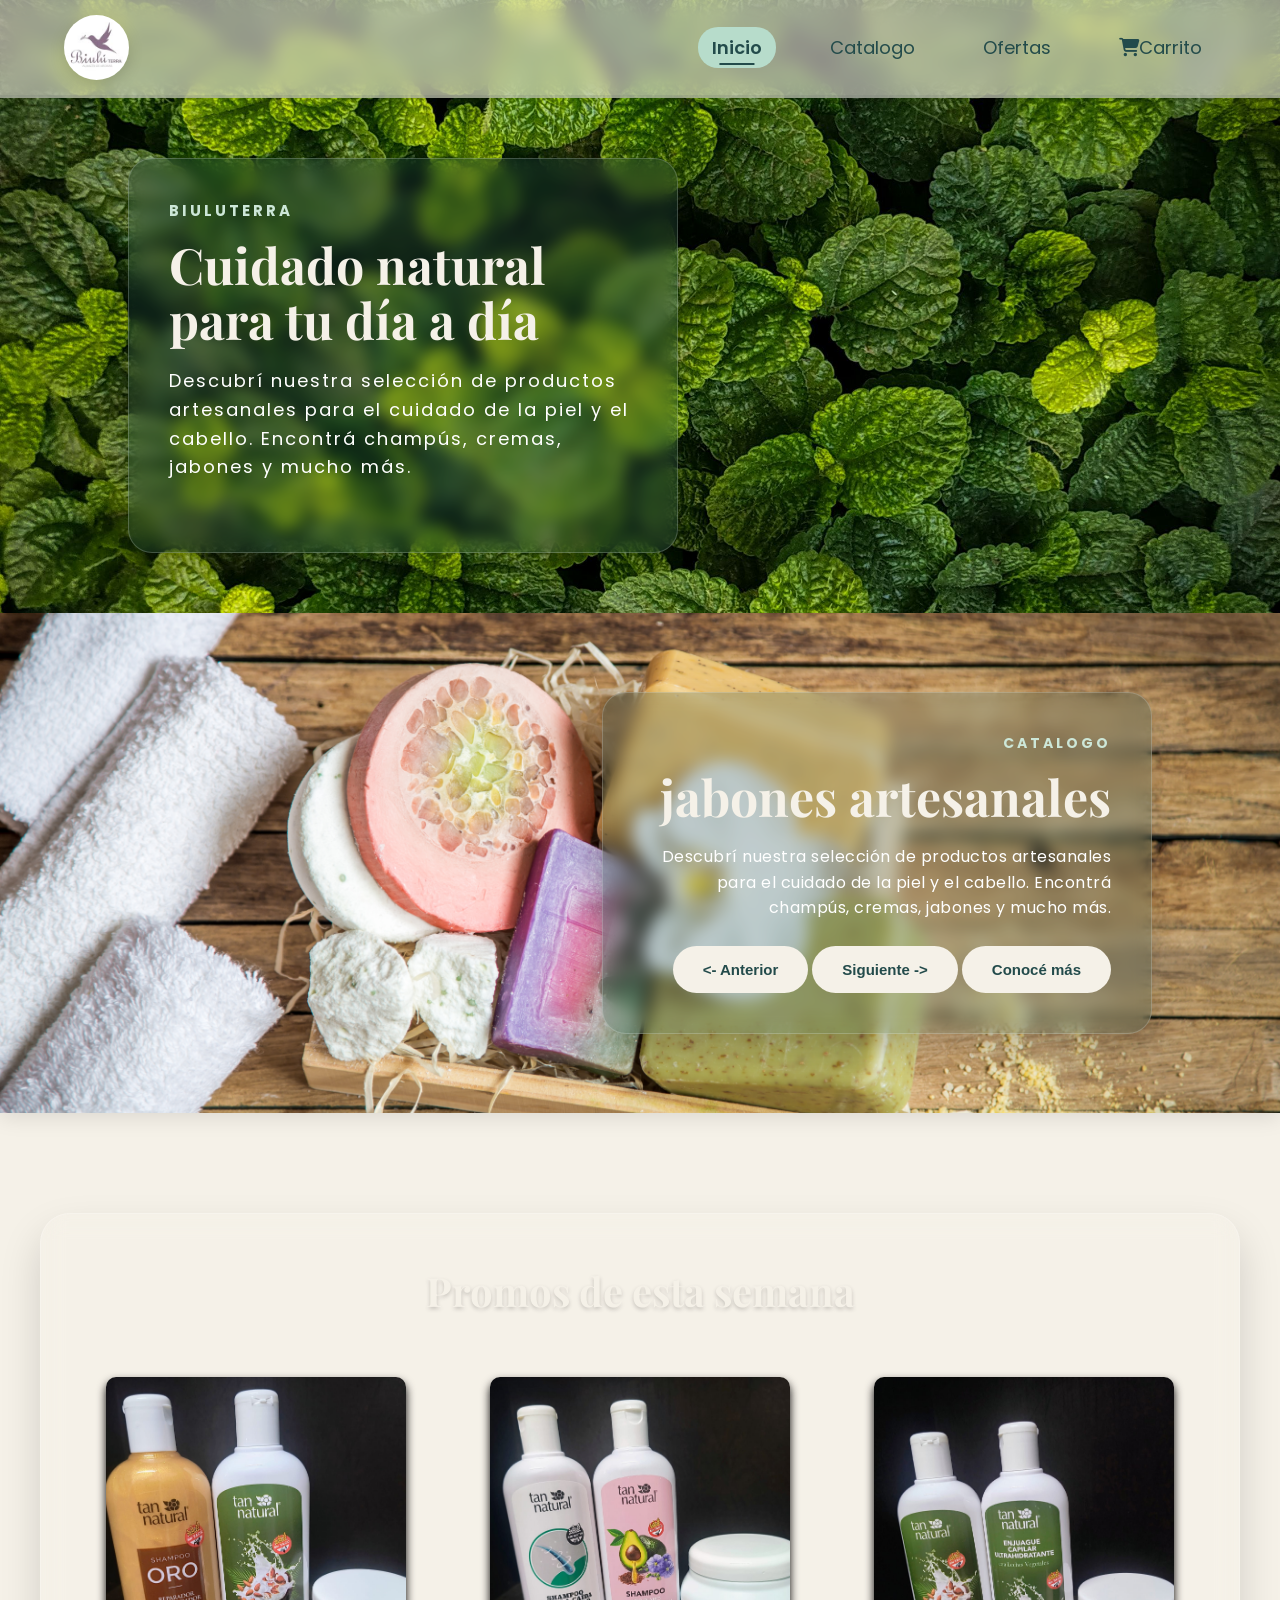
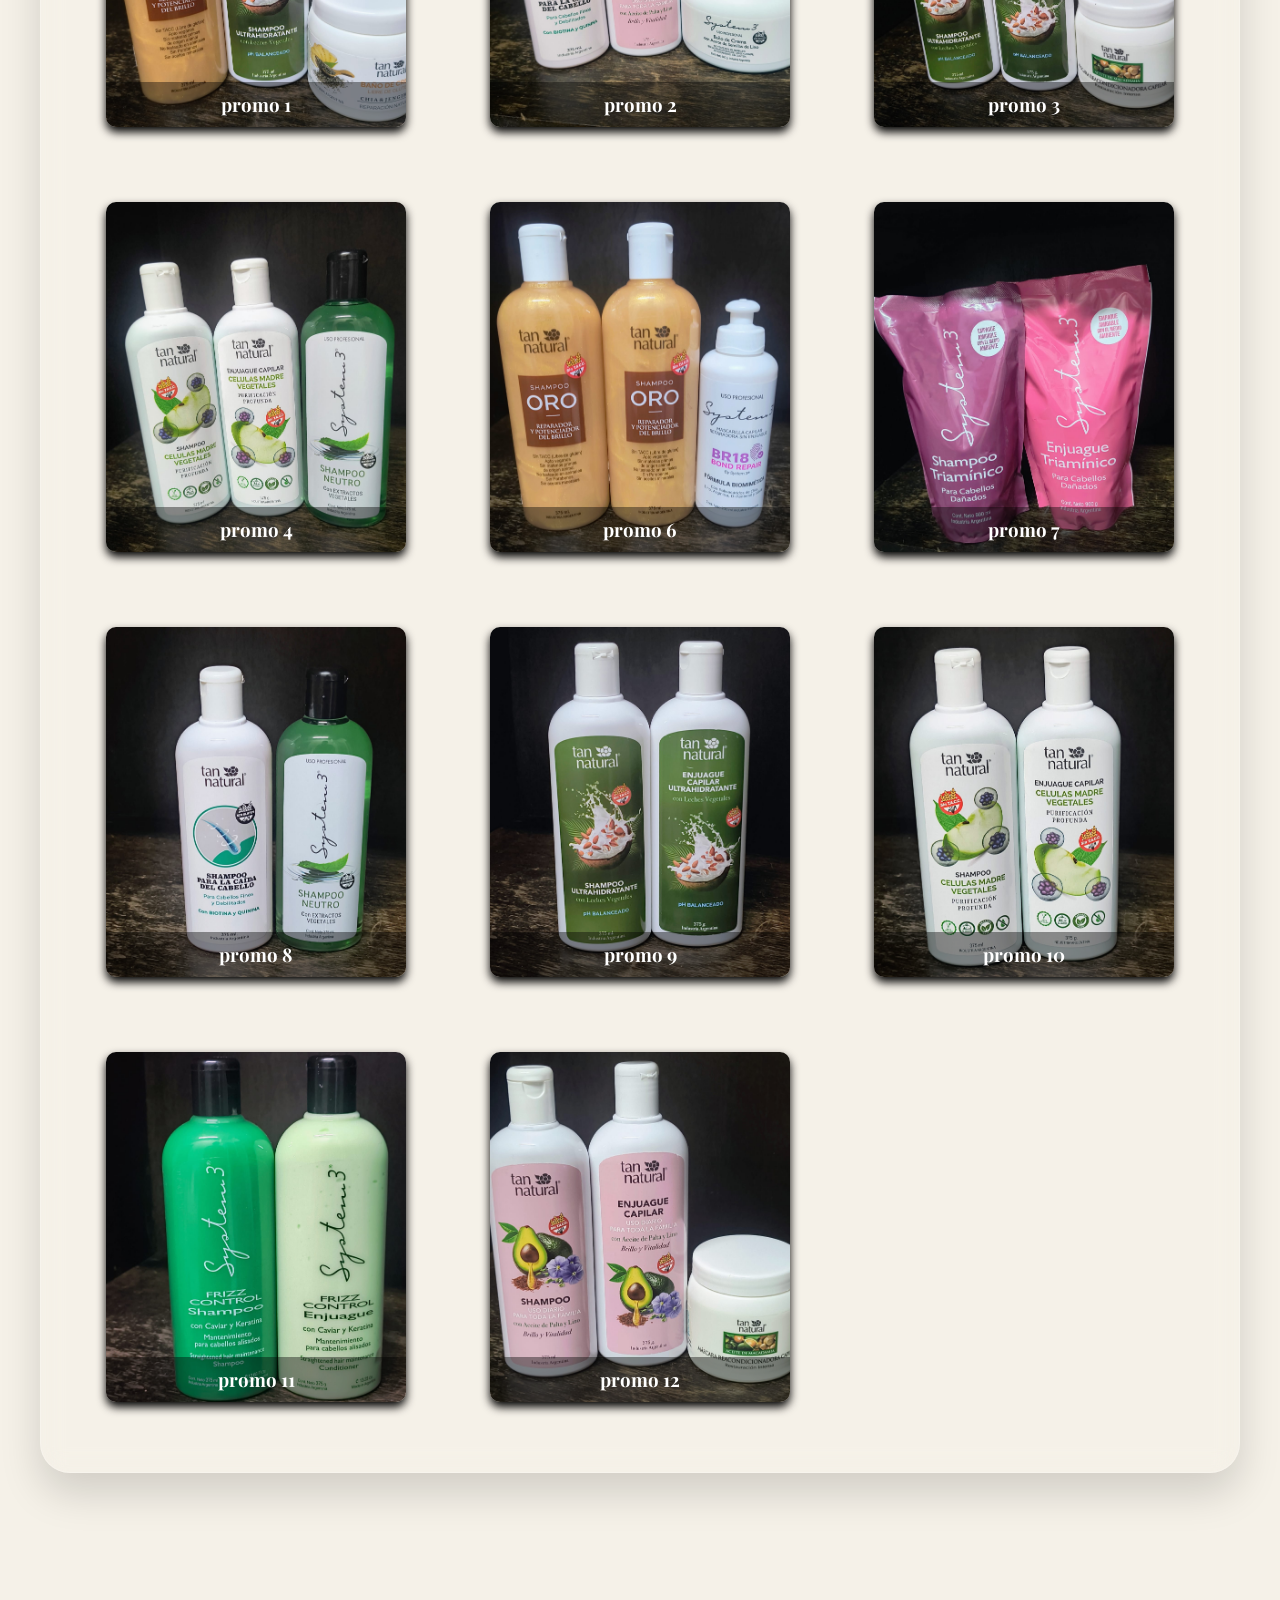
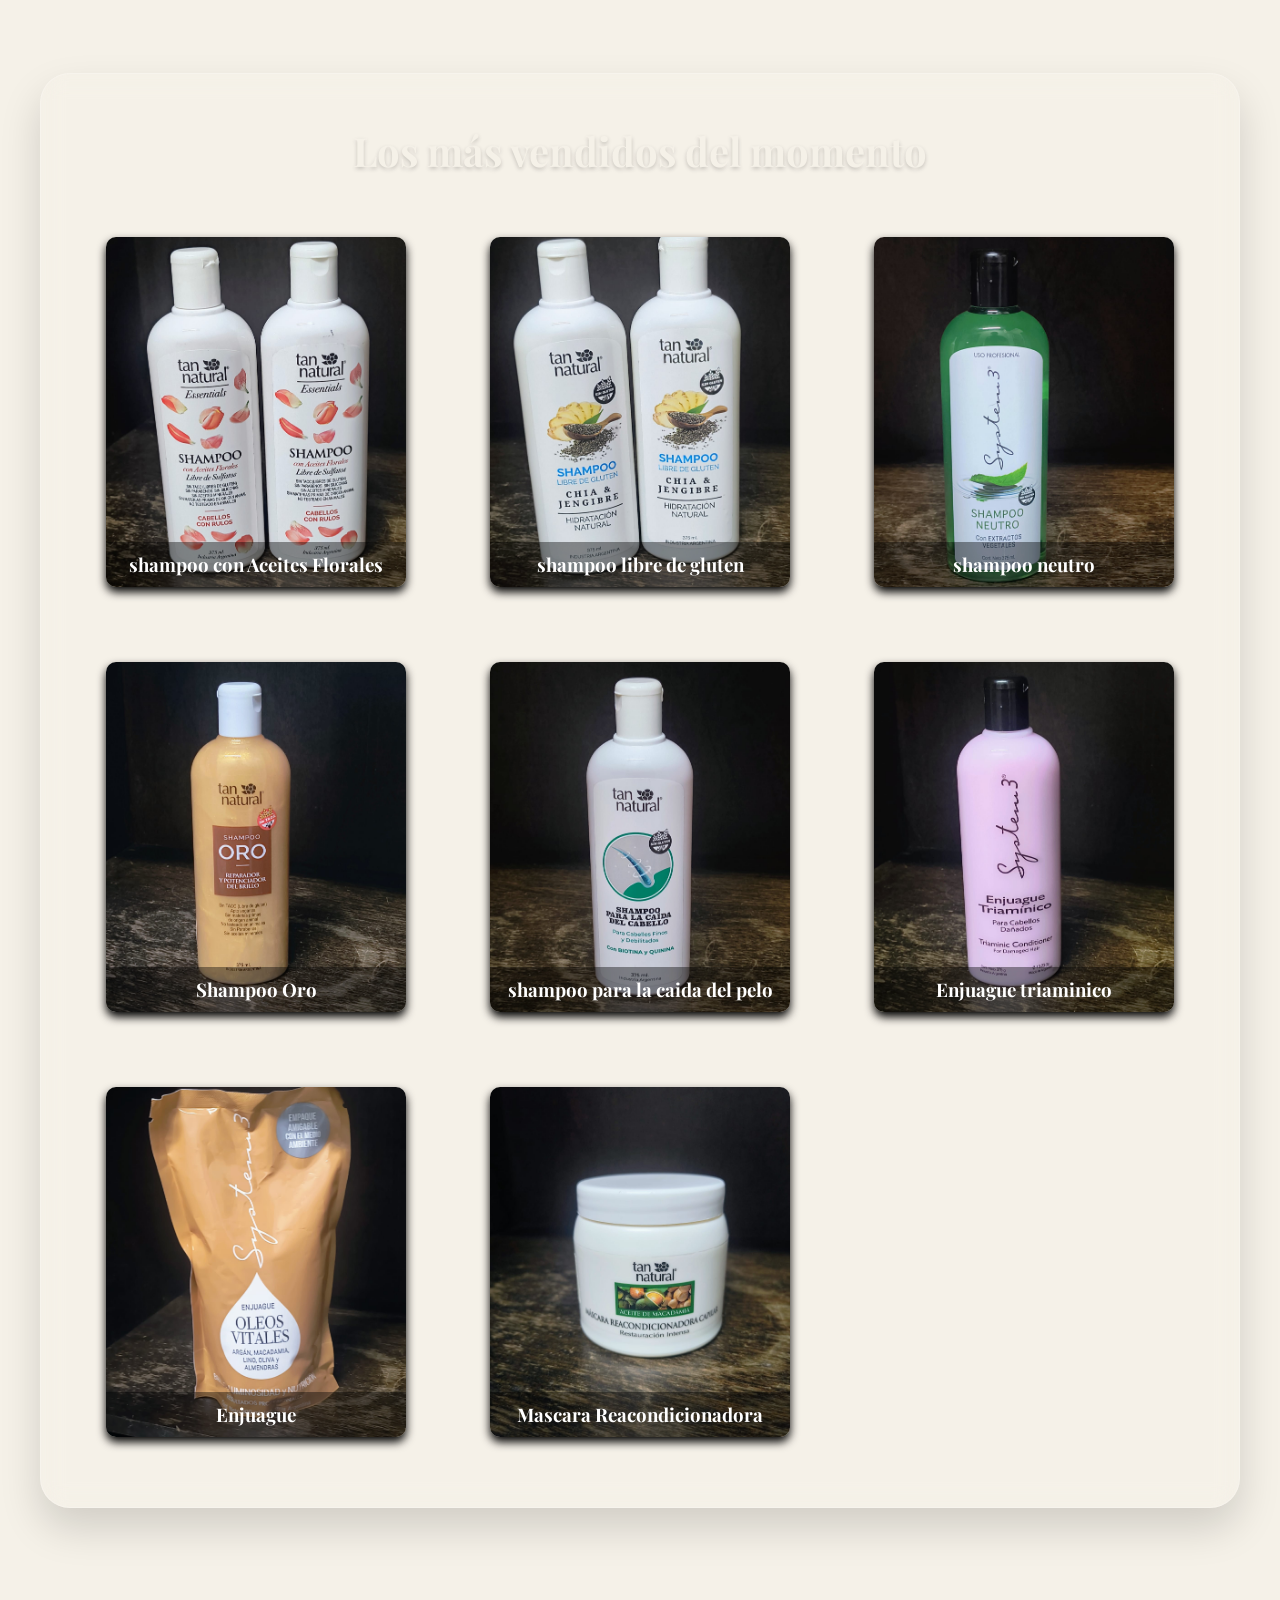
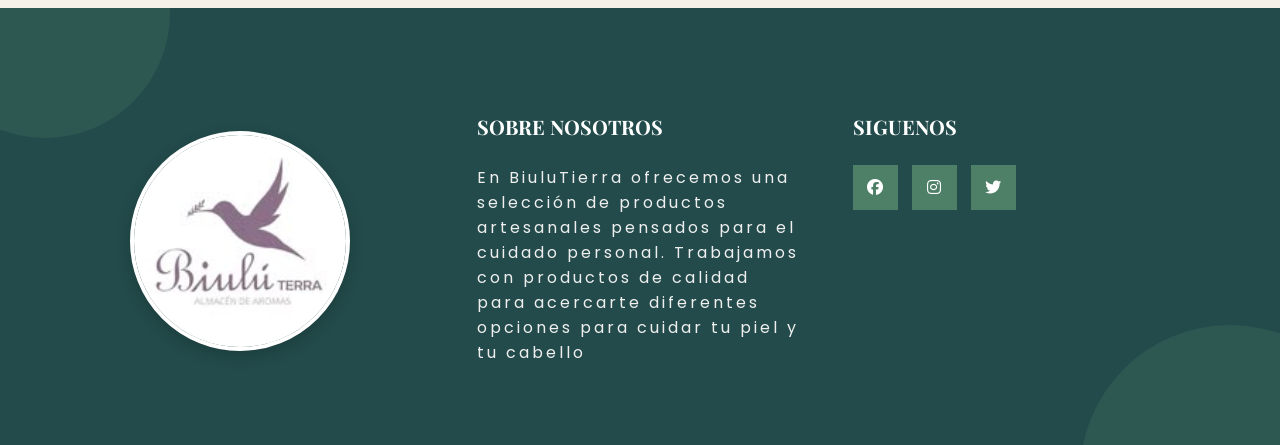
==== PAGINAS/index.html @ bf9030ca "pagina" ====
<!DOCTYPE html>
<html lang="en">
<head>

    <meta charset="UTF-8">
    <meta name="viewport" content="width=device-width, initial-scale=1.0">
    <link rel="stylesheet" href="/PAGINAS/CSS/index.css">
    <link rel="stylesheet" href="/PAGINAS/CSS/categoria.css">
    <link rel="preconnect" href="https://fonts.googleapis.com">
    <link rel="preconnect" href="https://fonts.gstatic.com" crossorigin>
    <link href="https://fonts.googleapis.com/css2?family=Playfair+Display:wght@500;600;700&family=Poppins:wght@300;400;500;600&display=swap" rel="stylesheet">
    <link rel="icon" href="/FOTOS Y VIDEOS/biuluterra.jpg">
    <link rel="stylesheet" href="https://cdnjs.cloudflare.com/ajax/libs/font-awesome/6.7.2/css/all.min.css">

    <title>Biuluterra</title>

</head>
<body>
    
    <header class="encabezado">

        <div class="head">

            <nav>

                <a href="#" class="logo">

                    <img src="/FOTOS Y VIDEOS/biuluterra.jpg" alt="foto de perfil">

                </a>
              
              <ul>

                 <li ><a class="enlaces" id="selected" href="/PAGINAS/index.html">Inicio</a></li>

                 <li ><a class="enlaces"   id="selected" href="/PAGINAS/categoria.html">Catalogo</a></li>

                 <li ><a class="enlaces" id="selected" href="/PAGINAS/ofertas.html">Ofertas</a></li>

                 <li><a class="enlaces" href="/PAGINAS/carrito.html"><i class="fa-solid fa-cart-shopping"></i>Carrito</a></li>

              </ul>
           </nav>

        </div>

        <!-- HERO -->

        <div class="conteiner">

            <div class="hero-contenido">

             <p class="hero-pequeño"> BIULUTERRA</p>

             <h1 id="titulo">Cuidado natural para tu día a día</h1>

             <p class="hero-texto">Descubrí nuestra selección de productos artesanales para el cuidado de la piel y el cabello. Encontrá champús, cremas, jabones y mucho más.</p>
             
            </div>

        </div>

    </header>

    <main id="categorias">

        <div class="conteiner-replica">
            
           <div class="hero-contenido-replica">

             <p class="hero-pequeño-replica">CATALOGO</p>

             <h1 id="tituloDos">Cuidado natural para tu día a día</h1>

             <p class="hero-texto-replica">Descubrí nuestra selección de productos artesanales para el cuidado de la piel y el cabello. Encontrá champús, cremas, jabones y mucho más.</p>

             <button  class="info" id="anteriorDos"><- Anterior</button>

             <button  class="info"  id="siguienteDos">Siguiente -></button>

             <button class="info"><a  href="/PAGINAS/categoria.html">Conocé más</a></button>

           </div>

        </div>

    </main>

    <main class="principal">

        <section class="productos" id="productos">

         <div class="titulo-seccion">

             <h2>Promos de esta semana</h2>

         </div>

         <div id="ofer" class="cards"></div>

        </section>

    </main>

    <main class="principal">

        <section class="productos">
 
            <div class="titulo-seccion">

                <h2>Los más vendidos del momento</h2>

            </div>

            <div class="contenedor">

             <div class="card--contenedor">

                 <div id="cards" class="cards"></div>

             </div>

            </div>

       </section>

    </main>

    <footer class="pie-pagina">

        <div class="grupo-1">

            <div class="box">

                <figure>

                    <a href="#">

                        <img src="/FOTOS Y VIDEOS/biuluterra.jpg" alt="logo">

                    </a>

                </figure>

            </div>

            <div class="box">

                <h2>SOBRE NOSOTROS</h2>

                <p>En BiuluTierra ofrecemos una selección de productos artesanales pensados para el cuidado personal. Trabajamos con productos de calidad para acercarte diferentes opciones para cuidar tu piel y tu cabello</p>

            </div>
            <div class="box">

                <h2>SIGUENOS</h2>

                <div class="red-social">

                    <a href="#" class="fa-brands fa-facebook"></a>

                    <a href="#" class="fa-brands fa-instagram"></a>

                    <a href="#" class="fa-brands fa-twitter"></a>

                </div>

            </div>

        </div>

    </footer>

    <script src="/PAGINAS/CSS/JAVASCRIPT/card.js"></script>

</body>
---- PAGINAS/CSS/index.css ----
*{
    margin: 0;
    padding: 0;

    box-sizing: border-box;
}

/* ---------------------------------------------------------- */
:root{
    --verde-oscuro:#234B4B;
    --verde:#4E8068;
    --verde-claro:#CDE7D8;
    --crema:#F5F1E8;
    --blanco:#FFFFFF;
    --gris:#6F7772;
    --verde-menta:#B7DCCB;
    --verde-salvia:#A8C3B0;
    --verde-pastel:#C5E1C8;
    --verde-oliva-pastel:#C6D1B5;
}

html{
    scroll-behavior: smooth;
}
/*---------------------------------------------------------------------------------------------------------*/
/*---------------------------------------------------------------------------------------------------------*/

body{
    /* FONDO */
    min-height: 100vh;
    display: flex;
    flex-direction: column;


    
    /* COLORES */
    background-color: var(--crema);
    color:var(--verde-oscuro);
    font-family: "Poppins", sans-serif;
}

h1,h2,h3{
    font-family: "Playfair Display", serif;
}
a{
    text-decoration: none;
    color: var(--verde-oscuro);
}
/*---------------------------------------------------------------------------------------------------------*/
/*---------------------------------------------------------------------------------------------------------*/
.encabezado{
    /* COLORES */ 
    box-shadow:0px 10px 30px rgba(35,75,75,.15); 
    /*  */
    position: relative;
    background-size: cover;
    background-repeat: no-repeat;
    background-position: center;

    background-image:
    linear-gradient(135deg rgba(35, 75, 75, 0.85), 0% rgba(78, 128, 104, 0.65)100%);
}

.head{
    padding: 15px 5%;
    width: 100%;
    background-color: rgba(245, 241, 232, 0.581);
    border-bottom:solid rgba(111, 119,114, 0.2);
    backdrop-filter: blur(10px);
    position:sticky;
    top:0;
    z-index: 1000;
    transition: all 0.3s ease;
}

nav{                                        
    display: flex;
    /* CAMBIADO */
    margin: auto;
    align-items: center;
    justify-content: space-between;
}
/*---------------------------------------------------------------------------------------------------------*/
/*---------------------------------------------------------------------------------------------------------*/

.logo{
    display: flex;
    align-items: center;
}

.logo img{
    width: 65px;
    height: 65px;
    object-fit: cover;
    border-radius: 50%;
    box-shadow: 0 5px 15px rgb(0, 0,0,0.15);
}

ul{
    display: flex;
    gap:40px;
    list-style: none;
    margin-left: -600px;
}

.enlaces{
    /* COLOR Y ESTILO */
    text-decoration: none;
    color:var(--verde-oscuro);

    font-size: 18px;
    border-radius: 20px ;




    position: relative;
    padding: 8px 14px;

    transition: .3s ease;
}

.enlaces:hover{
    color: var(--verde-oscuro);
    background-color: var(--verde-claro);
}

.enlaces.activo{
    color: var(--verde-oscuro);
    background-color: var(--verde-menta);
    font-weight: 600;
}

.enlaces.activo::after {
    content: "";
    position:absolute;
    bottom: 3px;
    left: 50%;
    width: 0;
    height: 2px;
    background-color: var(--verde-oscuro);
    transform: translateX(-50%);
    transition: .3s ease;
}

.enlaces.activo:hover::after,
.enlaces.activo::after{
    width: 45%;
}

/* ---------------------------------------------------------------------------- */

.conteiner{
    position: relative;
    display: flex;
    align-items: center;
    min-height: 500px;
    padding: 60px 10%;
    background-size:cover;
    background-repeat: no-repeat;
    background-position: center;
}

/* ---------------------------------------------------------------- */

.hero-contenido{
    width: 550px;
    color: var(--blanco);
    background: rgba(35,75,75,0.25);
    backdrop-filter: blur(8px);
    -webkit-backdrop-filter: blur(8px);
    border:1px solid rgba(255,255,255,0.2);
    padding: 40px;
    border-radius:24px;
    box-shadow: 0 15px 35px rgba(0,0,0,0.2);
}
.hero-contenido h1{
    margin-bottom: 20px;
    font-size: 50px;
    line-height: 1.1;
    color: var(--crema);
}

.hero-pequeño{
    font-size: 15px;
    font-weight: bold;
    letter-spacing: 3px;
    margin-bottom: 15px;
    color: var(--verde-claro);
}

.hero-texto{
    font-size: 18px;
    letter-spacing: 2px;
    margin-bottom: 30px;
    line-height: 1.6;
}

.conteiner-replica {
    position: relative;
    display: flex;
    justify-content: flex-end; 
    align-items: center;
    min-height: 500px;
    padding: 60px 10%;
    background-size: cover;
    background-repeat: no-repeat;
    background-position: center;
}

.hero-contenido-replica {
    width: 550px;
    color: var(--blanco);
    background: rgba(35, 75, 75, 0.25); /* Tono verde oscuro semitransparente */
    backdrop-filter: blur(8px);
    -webkit-backdrop-filter: blur(8px);
    border: 1px solid rgba(255, 255, 255, 0.2);
    padding: 40px;
    border-radius: 24px;
    box-shadow: 0 15px 35px rgba(0, 0, 0, 0.2);
    
    /* Forzamos que el texto y los elementos internos estén alineados a la derecha */
    text-align: right;
}

.hero-contenido-replica h1 {
    margin-bottom: 20px;
    font-size: 50px;
    line-height: 1.1;
    color: var(--crema);
} 

.hero-pequeño-replica {
    font-size: 14px;
    font-weight: bold;
    letter-spacing: 3px;
    margin-bottom: 15px;
    color: var(--verde-claro);
}

.hero-texto-replica {
    font-size: 16px;
    letter-spacing: 0.5px;
    margin-bottom: 25px;
    line-height: 1.6;
}

/* ---------------------------------------------------------------- */

.info{
    border: none;

    /* color */
    color:var(--verde-oscuro);
    background-color:var(--crema);


    padding: 15px 30px;
    border-radius: 50px;
    font-family: 'Lucida Sans', 'Lucida Sans Regular', 'Lucida Grande', 'Lucida Sans Unicode', Geneva, Verdana, sans-serif;
    font-size: 15px;
    font-weight: bold;
    transition: all .3s ease;
}


.info:hover{
    /* color */
    background-color:var(--verde);
    color:var(--crema);
    box-shadow:0 8px 20px rgba(0,0,0,.15);

    cursor: pointer;
    transform: translateY(-3px);
}

/* ---------------------------------------------------------------- */

#categorias{
    /* COLORES */ 
    box-shadow:0px 5px 20px rgba(0,0,0,.10); 
    /*  */
    position: relative;
    background-size: cover;
    background-repeat: no-repeat;
    background-position: center;
}

.principal{
    flex: 1;
    position: relative;
    display: flex;
    align-items: center;
    justify-content: center;
    min-height: 500px;
    background-size: cover;
    background-repeat: no-repeat;
    background-position: center;
    background-attachment: fixed; 
    
    background-image:
        linear-gradient(
            135deg,
            /* rgba(35, 75, 75, 0.85), */
            rgba(78, 128, 104, 0.509)
        ),
        url("/FOTOS\ Y\ VIDEOS/vertical-top-view-sea.jpg");
    padding: 60px 20px;
}

/* ---------------------------------------------------------------- */

.productos{
    max-width: 1200px;
    width:100%;
    margin: 40px auto;
    padding: 50px 40px;

    background: rgba(245,241,232, 0.15);
    backdrop-filter: blur(12px);
    -webkit-backdrop-filter: blur(12px);
    border:1px solid rgba(255,255,255,0.2);
    border-radius:30px;
    box-shadow: 0 20px 40px rgba(0,0,0,0.15);
}

.titulo-seccion h2{
    font-size: 40px;
    color: var(--crema);
    text-shadow: 0 2px 4px rgba(0,0,0,.2);
}

.titulo-seccion{
    text-align: center;
    margin-bottom:40px;
}

.titulo-seccion p {
    margin-bottom: 8px;
    letter-spacing: 5px;
    color: var(--verde);
    font-size: 30px;
    font-weight: bold;
}

/* ---------------------------------------------------------------- */

.card {
    position: relative;
    width: 300px;
    height: 350px;
    margin: 20px;
}

.card .face {
    position: absolute;
    width: 100%;
    height: 100%;
    backface-visibility: hidden;
    border-radius: 10px;
    overflow: hidden;
    transition: .5s;
}

/* PARTE DELANTERA */

.card .front {
    transform: perspective(600px) rotateY(0deg);
    box-shadow: 0 5px 10px #000;
}

.card .front img {
    position: absolute;
    width: 100%;
    height: 100%;
    object-fit: cover;
}

.card .front h3 {
    position: absolute;
    bottom: 0;
    width: 100%;
    height: 45px;
    line-height: 45px;
    margin: 0;

    color: #fff;
    background: rgba(0,0,0,.4);
    text-align: center;
}

/* PARTE TRASERA */

.card .back {
    transform: perspective(600px) rotateY(180deg);
    background: rgb(3, 35, 54);
    padding: 15px;
    box-sizing: border-box;

    color: #f3f3f3;

    display: flex;
    flex-direction: column;
    justify-content: space-between;
    text-align: center;
    box-shadow: 0 5px 10px #000;
}

.card .back .link {
    border-top: solid 1px #f3f3f3;
    min-height: 50px;

    display: flex;
    align-items: center;
    justify-content: center;
    gap: 10px;
}

.card .back h2 {
    margin: 10px 0;
}

.card .back .card--titulo {
    font-size: 24px;
}

.card .back .card--precio {
    font-size: 25px;
}

.card .back .card--descripcion {
    margin-top: 20px;
}

.card:hover .front {
    transform: perspective(600px) rotateY(180deg);
}

.card:hover .back {
    transform: perspective(600px) rotateY(360deg);
}

.card--descripcion{
    font-family: 'Lucida Sans', 'Lucida Sans Regular', 'Lucida Grande', 'Lucida Sans Unicode', Geneva, Verdana, sans-serif;
    font-size: 13px;
    color:var(--gris);

    /* NUEVO */
    /* text-align: left; */
    display: block;
    margin-bottom: .25rem;
}

.card--precio{
    text-align: left;

    /* NUEVO */
    margin-top: 15px;
    color: var(--verde-oscuro);
    font-size: 25x;
    font-weight: bold;
}

.card--precioOferta{
    text-align: left;

    /* NUEVO */
    margin-top: 15px;
    color: tomato;
    font-size: 20px;
    font-weight: bold;
    text-decoration-line: line-through;
}

.card__button{
    display: block; /*esto falto*/
    width: 100%;
    margin-top: 15px;
    padding: 11px;
    border: none;
    border-radius: 25px;
    background-color: var(--verde-oscuro);
    color: var(--blanco);
    text-decoration: none;
    text-align: center;
    cursor: pointer;
    transition: .3s ease;
}

.card__button:hover{
    background-color: var(--verde);
    transform: translateY(-2px);
}

.cards {
    display: grid;
    grid-template-columns: repeat(3, 1fr);
    justify-items: center;
    gap: 35px;
    width: 100%;
}
/*---------------------------------------------------------------------------------------------------------*/
/*---------------------------------------------------------------------------------------------------------*/
.pie-pagina{
    position: relative;
    overflow: hidden;
    background: var(--verde-oscuro);
    color: var(--blanco);
    padding: 60px 8% 25px;
}


.pie-pagina::before,
.pie-pagina::after {
    content: "";
    position: absolute;
    border-radius: 50%;
    background: var(--verde);
    opacity: .25;
    animation: mover 8s ease-in-out infinite alternate;
}

.pie-pagina::before {
    width: 250px;
    height: 250px;
    top: -120px;
    left: -80px;
}

.pie-pagina::after {
    width: 300px;
    height: 300px;
    bottom: -180px;
    right: -100px;
    animation-delay: 2s;
}

@keyframes mover {
    from {
        transform: translateY(0) scale(1);
    }

    to {
        transform: translateY(30px) scale(1.1);
    }
}

.pie-pagina .grupo-1{
    width: 100%;
    max-width: 1200px;
    margin: auto;
    display: grid;
    grid-template-columns: repeat(3, 1fr);
    grid-gap: 50px;
    padding: 45px 0px;
}

.pie-pagina .grupo-1 .box figure{
    width: 100%;
    height: 100%;
    display: flex;
    justify-content: center;
    align-items: center;
}

.pie-pagina .grupo-1 .box figure img{
    width:250px;
}

.pie-pagina .grupo-1 .box h2{
    color: #fff;
    margin-bottom: 25px;
    font-size: 20px;
}

.pie-pagina .grupo-1 .box p{
    color: #efefef;
    margin-bottom: 10px;
    letter-spacing: 3px;
}

.pie-pagina .grupo-1 .box figure a img{
    width:220px;
    height:220px;
    margin-left: -50px;
    object-fit:cover;

    /*  */
    border-radius:50%;
    border:4px solid white;
    box-shadow:0 5px 15px rgba(0,0,0,.2);
}

.pie-pagina .grupo-1 .red-social a{
    display: inline-block;
    text-decoration: none;
    width: 45px;
    height: 45px;
    line-height: 45px;
    color: #fff;
    margin-right: 10px;
    background-color: var(--verde);
    text-align: center;
    transition: all 300ms ease;
}

.pie-pagina .grupo-1 .red-social a:hover{
    color: aqua;
}

.categoria-enlace{
    text-decoration: none;

}

.categoria-enlace h2{
    font-size: 90px;
}

/*---------------------------------------------------------------------------------------------------------*/
/*---------------------------------------------------------------------------------------------------------*/

.carrito {
    width: 90%;
    max-width: 1100px;
    margin: auto;
    padding: 70px 0;
    min-height: 70vh;
}

.carrito .titulo-seccion {
    text-align: center;
    margin-bottom: 50px;
}

.carrito .titulo-seccion h1 {
    font-family: "Playfair Display", serif;
    color: var(--verde-oscuro);
    font-size: 42px;
    margin-bottom: 10px;
}

.carrito .titulo-seccion p {
    color: var(--gris);
}

/*------------------------------------------------------------------------------------------------------------------------------------------------------*/
/* PRODUCTOS */

.productos-carrito {
    display: flex;
    flex-direction: column;
    gap: 20px;
}


/* PRODUCTO */

.producto-carrito {
    display: flex;
    align-items: center;
    gap: 25px;
    background-color: var(--blanco);
    padding: 20px;
    border-radius: 20px;
    box-shadow: 0 8px 25px rgba(35, 75, 75, .10);
    transition: .3s ease;
}

.producto-carrito:hover {
    transform: translateY(-3px);
    box-shadow: 0 12px 30px rgba(35, 75, 75, .15);
}


/* IMAGEN */

.producto-carrito img {
    width: 110px;
    height: 110px;
    object-fit: cover;
    border-radius: 15px;
    background-color: var(--verde-claro);
}


/* INFORMACIÓN */

.informacion-producto {
    flex: 1;
}

.informacion-producto span {
    font-size: 13px;
    color: var(--gris);
}

.informacion-producto h2 {
    font-family: "Playfair Display", serif;
    color: var(--verde-oscuro);
    font-size: 20px;
    margin: 5px 0 10px;
}

.informacion-producto strong {
    color: var(--verde);
    font-size: 18px;
}


/* CANTIDAD */

.cantidad {
    display: flex;
    align-items: center;
    gap: 15px;
}

.cantidad button {
    width: 32px;
    height: 32px;
    border: none;
    border-radius: 50%;
    background-color: var(--verde-claro);
    color: var(--verde-oscuro);
    font-size: 18px;
    cursor: pointer;
    transition: .3s;
}

.cantidad button:hover {
    background-color: var(--verde-menta);
}

.cantidad span {
    font-weight: 600;
}


/* ELIMINAR */

.eliminar {
    border: none;
    background: none;
    color: #9b5555;
    font-size: 18px;
    cursor: pointer;
    transition: .3s;
}

.eliminar:hover {
    transform: scale(1.15);
}


/* RESUMEN */

.resumen-carrito {
    margin-top: 40px;
    padding: 30px;
    border-radius: 22px;
    background-color: var(--verde-menta);
    box-shadow: 0 8px 25px rgba(35, 75, 75, .10);
}

.resumen-carrito h2 {
    font-family: "Playfair Display", serif;
    color: var(--verde-oscuro);
}


/* TOTAL */

.total {
    display: flex;
    justify-content: space-between;
    align-items: center;
    margin: 25px 0;
    font-size: 20px;
}

.total strong {
    color: var(--verde-oscuro);
    font-size: 25px;
}


/* BOTÓN COMPRAR */

.boton-comprar {
    width: 100%;
    padding: 14px;
    border: none;
    border-radius: 25px;
    background-color: var(--verde-oscuro);
    color: var(--blanco);
    font-size: 16px;
    font-weight: 600;
    cursor: pointer;
    transition: .3s;
}

.boton-comprar:hover {
    background-color: var(--verde);
    transform: translateY(-2px);
}


/* VACIAR */

.boton-vaciar {
    width: 100%;
    margin-top: 10px;
    padding: 12px;
    border: 1px solid var(--verde-oscuro);
    border-radius: 25px;
    background-color: transparent;
    color: var(--verde-oscuro);
    cursor: pointer;
    transition: .3s;
}

.boton-vaciar:hover {
    background-color: var(--verde-claro);
}
/* CARRITO VACÍO */

.carrito-vacio {
    text-align: center;
    padding: 70px 20px;
    background-color: var(--crema);
    border-radius: 25px;
}

.carrito-vacio i {
    font-size: 45px;
    color: var(--verde);
    margin-bottom: 20px;
}

.carrito-vacio h2 {
    font-family: "Playfair Display", serif;
    color: var(--verde-oscuro);
}

.carrito-vacio p {
    color: var(--gris);
    margin: 10px 0 25px;
}

.carrito-vacio a {
    display: inline-block;
    padding: 12px 25px;
    border-radius: 25px;
    background-color: var(--verde-oscuro);
    color: var(--blanco);
    text-decoration: none;
}

/*---------------------------------------------------------------------------------------------------------*/
/*---------------------------------------------------------------------------------------------------------*/
/* RESPONSIVE */

/* Pantallas medianas */
@media (max-width: 992px) {
    .cards {
        grid-template-columns: repeat(2, 1fr);
        gap: 20px;
    }
    
    .pie-pagina .grupo-1 {
        grid-template-columns: repeat(2, 1fr);
    }
}

/* Pantallas móviles */
@media (max-width: 768px) {
    .head {
        padding: 12px 20px;
    }

    nav { 
        flex-direction: column; 
        gap: 15px; 
    } 

    ul { 
        margin-left: 0; 
        gap: 10px; 
        flex-wrap: wrap; 
        justify-content: center; 
    }

    .enlaces {
        font-size: 16px;
        padding: 6px 10px;
    }

    .conteiner, .conteiner-replica { 
        min-height: 400px; 
        padding: 40px 5%; 
        justify-content: center; 
    } 

    .hero-contenido, .hero-contenido-replica { 
        width: 100%;
        padding: 25px;
        text-align: center;
    } 

    .hero-contenido h1, .hero-contenido-replica h1 {
        font-size: 35px; 
    } 

    .hero-texto, .hero-texto-replica { 
        font-size: 15px; 
        letter-spacing: 1px;
    }

    .productos {
        padding: 30px 15px;
        margin: 20px 10px;
        border-radius: 20px;
    }

    .titulo-seccion h2 {
        font-size: 30px;
    }

    .titulo-seccion p {
        font-size: 22px;
        letter-spacing: 3px;
    }

    .cards {
        grid-template-columns: 1fr;
        gap: 20px; 
    }

    .pie-pagina {
        padding: 40px 5% 20px;
    }

    .pie-pagina .grupo-1 { 
        grid-template-columns: 1fr; 
        padding: 20px 0; 
        text-align: center; 
        gap: 30px;
    }

    .pie-pagina .grupo-1 .box figure a img {
        margin-left: 0;
        width: 180px;
        height: 180px;
    }

    .categoria-enlace h2 {
        font-size: 60px;
    }
}

@media (max-width: 600px) {
    .producto-carrito {
        flex-direction: column;
        align-items: stretch;
        text-align: center;
        gap: 15px;
    }

    .producto-carrito img {
        width: 100px;
        height: 100px;
        margin: 0 auto;
    }

    .informacion-producto {
        min-width: 100%;
    }

    .cantidad {
        justify-content: center;
        margin-left: 0;
    }

    .eliminar {
        align-self: center;
    }

    .total {
        font-size: 18px;
    }

    .total strong {
        font-size: 21px;
    }
}
---- PAGINAS/CSS/categoria.css ----
*{
    margin: 0;
    padding: 0;

    /* ESTO AGREGUE */
    box-sizing: border-box;
}

/* NUEVO */
:root{
    --verde-oscuro:#234B4B;
    --verde:#4E8068;
    --verde-claro:#CDE7D8;
    --crema:#F5F1E8;
    --blanco:#FFFFFF;
    --gris:#6F7772;
}

html{
    scroll-behavior: smooth;
}

/* .enlaces.activo {
    color: var(--blanco);
} */

/* .enlaces.activo::after {
    width: 100%;
} */

.cardsCate{ 
    margin-bottom: 40px;
    display: flex;
    justify-content: center;
    align-items: center;
    display: grid;
    grid-template-columns: repeat(3,1fr);
    gap: 25px;
    
    /* TAMAÑO */
    width: 100%;
    min-height: 300px;
    height: auto;
}

.cardsCate > div{
    width: auto;
    margin: 0;
    padding: 20px;


    display: flex;
    flex-direction: column;
    justify-content: flex-end;


    background-size: cover;
    background-position: center;
    background-repeat: no-repeat;
    border-radius: 18px;
    overflow: hidden;
    box-shadow: 0 5px 20px rgb(0, 0,0,.08);

    transition: .3s;
    animation: scroll both;
    animation-timeline: view(60% 10%);
}

.cardsCate > div:hover{
    transform: translateY(-8px);
    box-shadow: 0 15px 30px rgb(0, 0,0,.15);
}

.cardsCate .subtituloCate{
    color: var(--crema);
    text-align: center;
}
.cardsCate button{
    width: 100%;
    margin-top: 15px;
    padding: 11px;
    border: none;
    border-radius: 25px;
    background-color: var(--verde-oscuro);
    color: white;
    cursor: pointer;
    transition: .3s;
}

.cardsCate button:hover{
    background-color: var(--verde);
}

@media (max-width: 768px) {
    .cardsCate { 
     grid-template-columns: 1fr;
     gap: 20px;        
   }
}
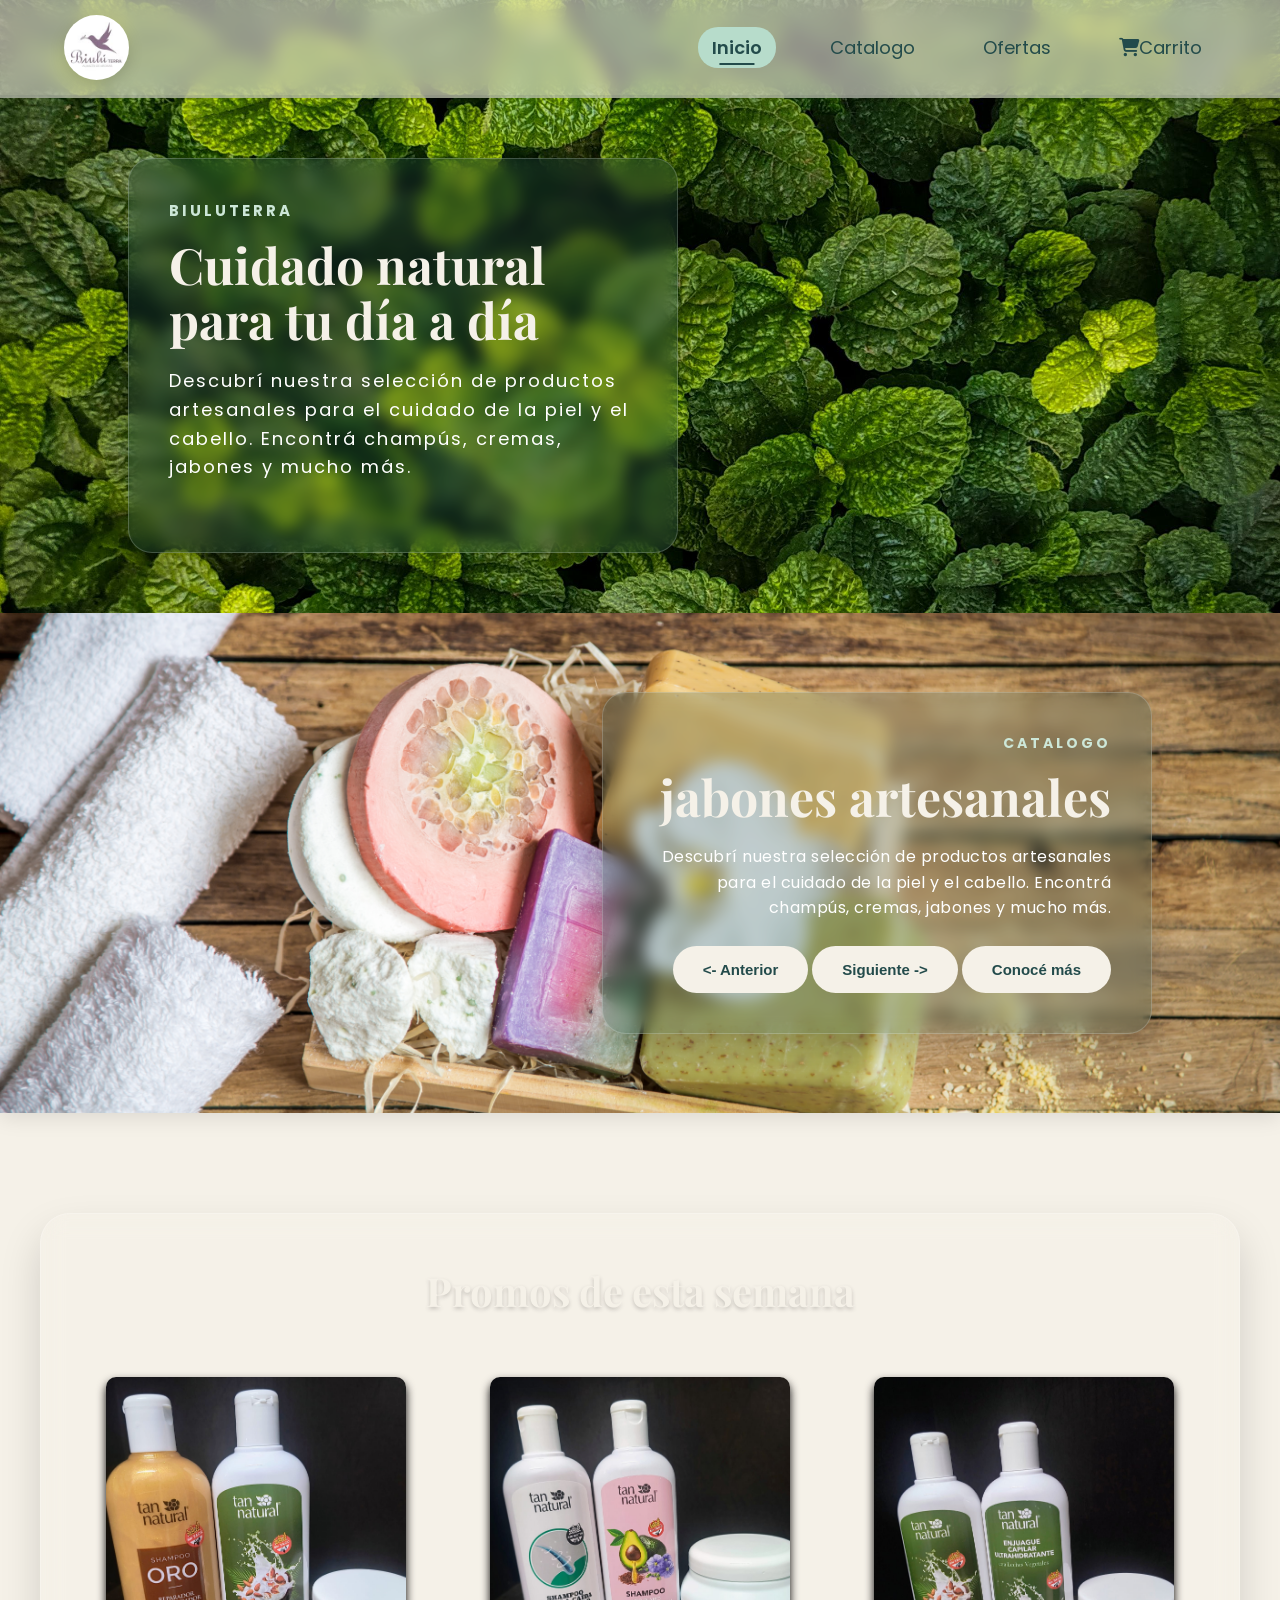
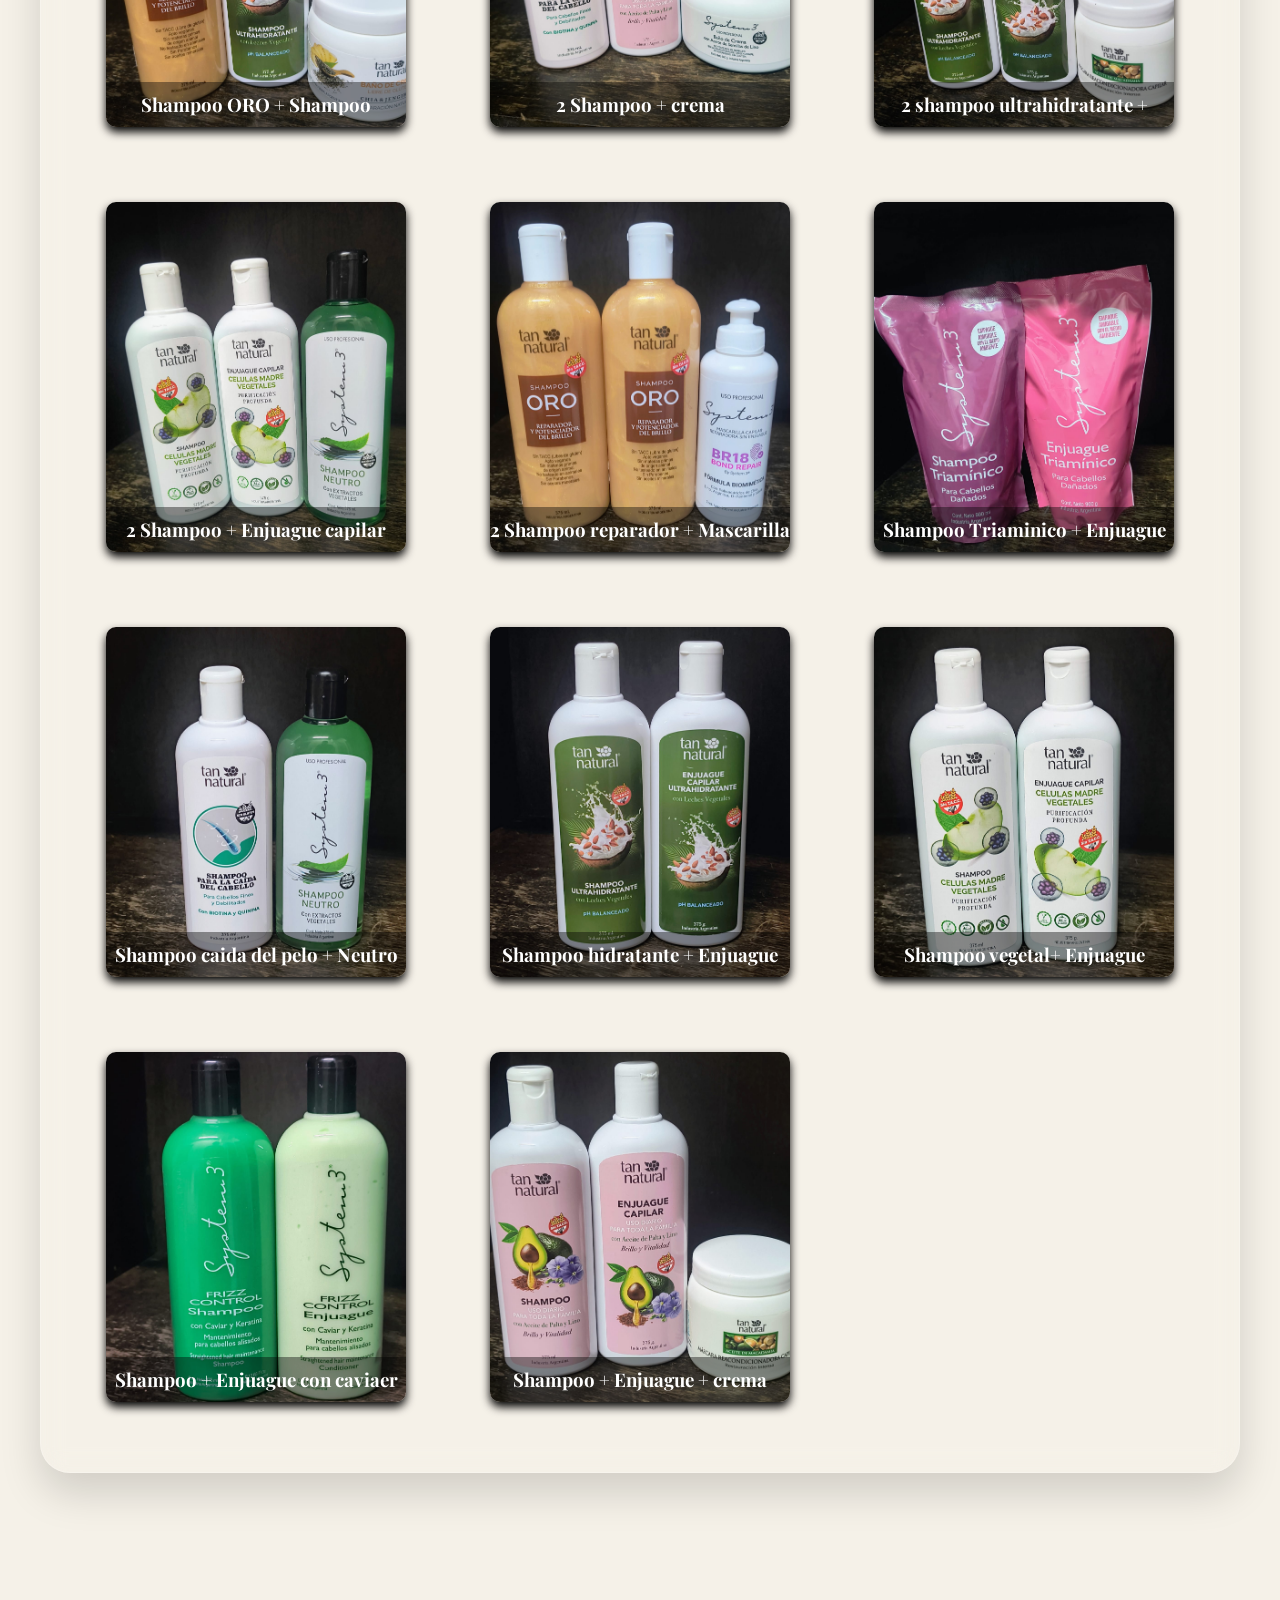
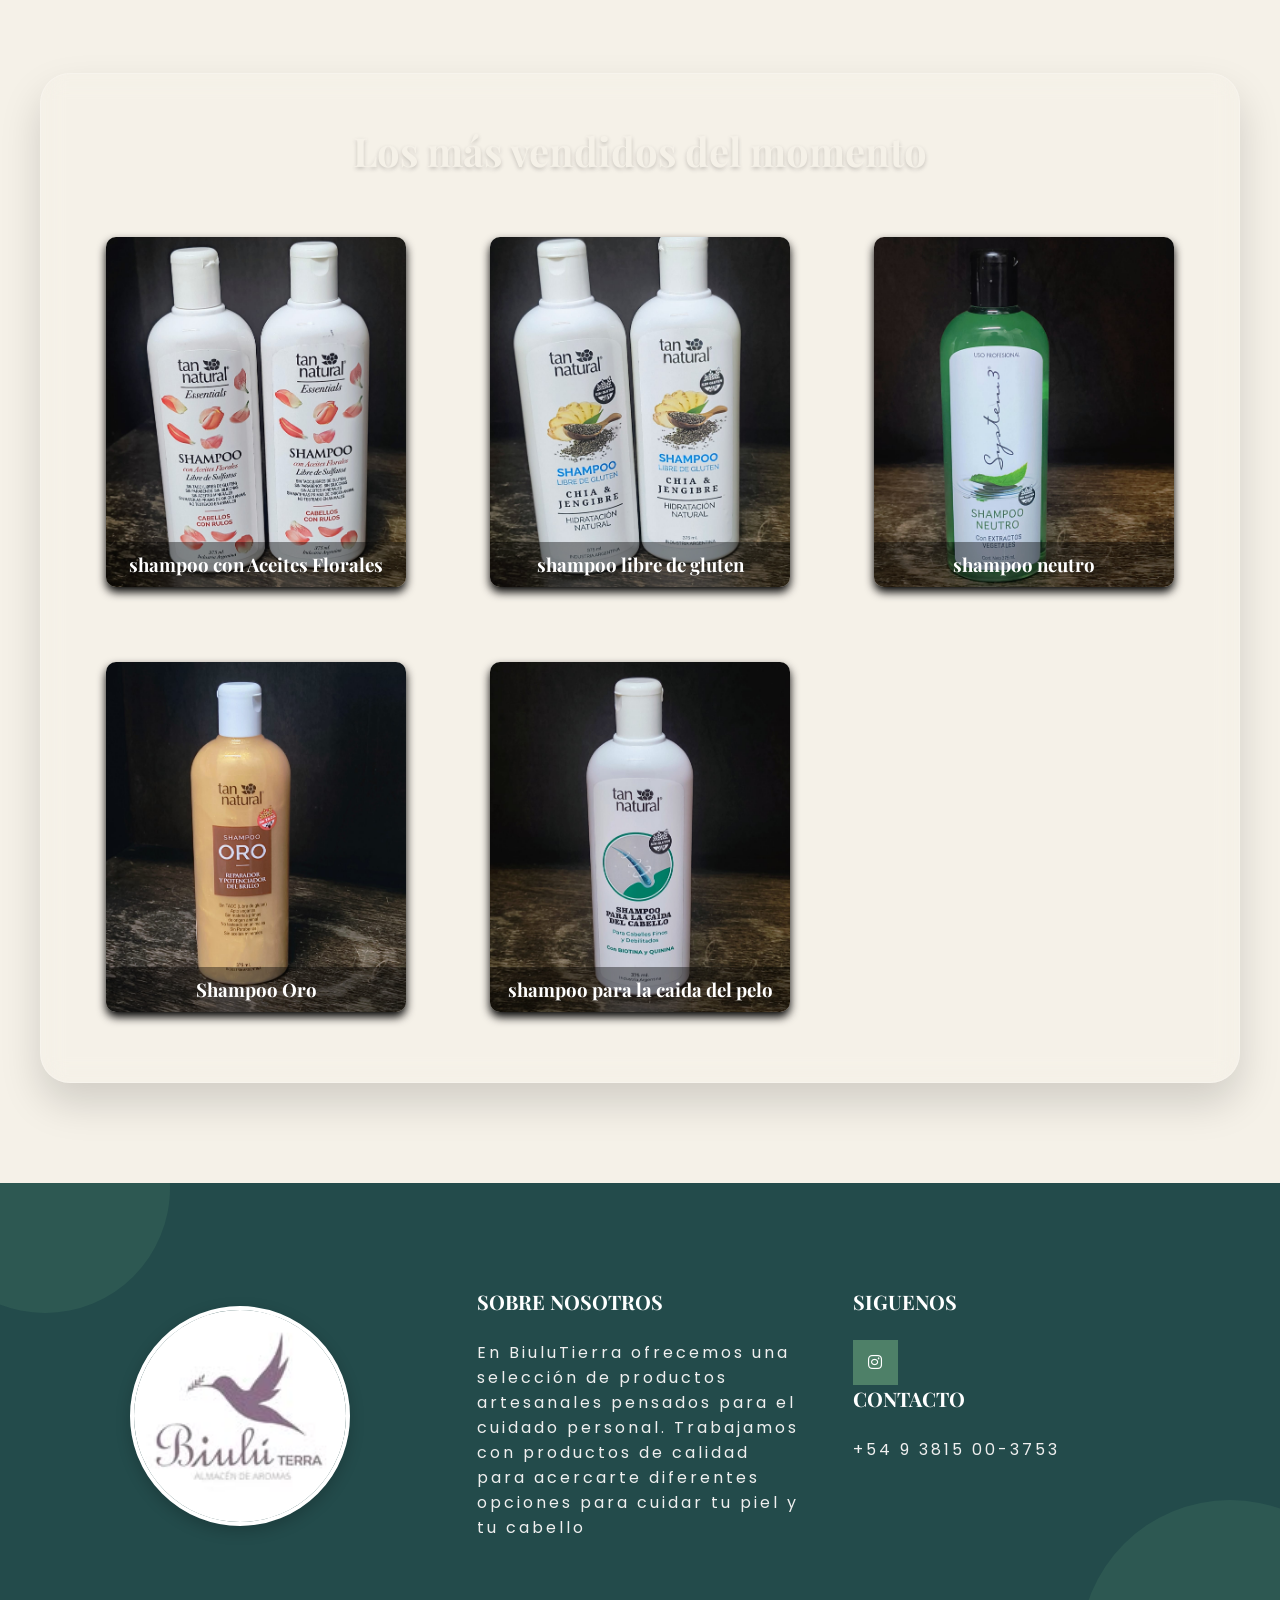
==== commit d034fd1e: "nueva actualizacion" ====
--- a/PAGINAS/index.html
+++ b/PAGINAS/index.html
@@ -157,13 +157,13 @@
 
                 <div class="red-social">
 
-                    <a href="#" class="fa-brands fa-facebook"></a>
-
-                    <a href="#" class="fa-brands fa-instagram"></a>
-
-                    <a href="#" class="fa-brands fa-twitter"></a>
+                    <a href="https://www.instagram.com/p/ChH4y7QOW1x/?stkn=MW54NzA0eDJzZHVldA==" class="fa-brands fa-instagram"></a>
 
                 </div>
+
+                <h2>CONTACTO</h2>
+
+                <p>+54 9 3815 00-3753</p>
 
             </div>
 
